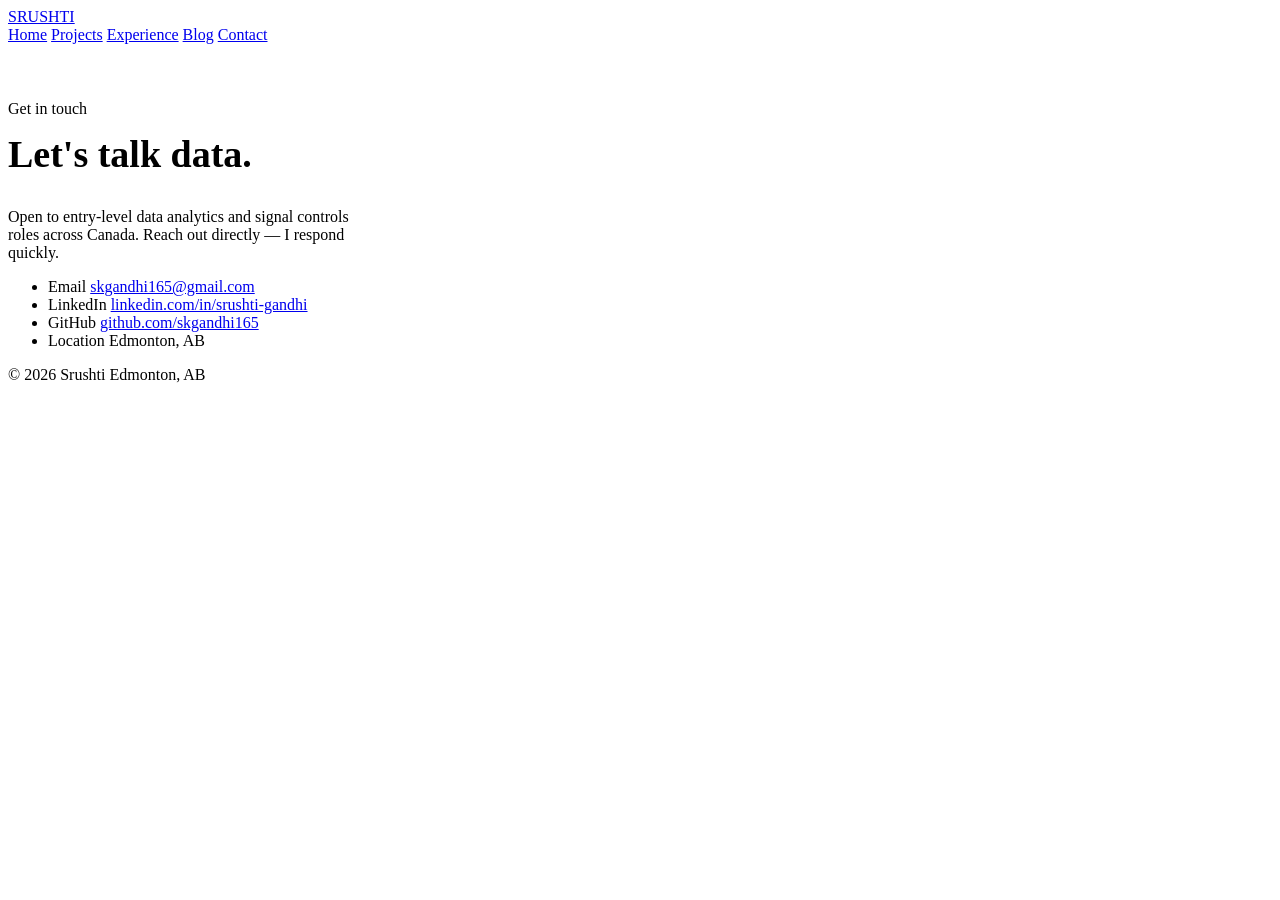
==== contact.html @ 718be2dc "Add files via upload" ====
<!DOCTYPE html>
<html lang="en">
<head>
<meta charset="UTF-8">
<meta name="viewport" content="width=device-width, initial-scale=1.0">
<title>Contact — Srushti</title>
<link rel="preconnect" href="https://fonts.googleapis.com">
<link href="https://fonts.googleapis.com/css2?family=Space+Grotesk:wght@500;600;700&family=Inter:wght@400;500;600&family=JetBrains+Mono:wght@400;500&display=swap" rel="stylesheet">
<link rel="stylesheet" href="css/style.css">
</head>
<body>

<header class="site-nav">
  <div class="nav-inner">
    <a href="index.html" class="brand"><span class="dot"></span>SRUSHTI</a>
    <nav class="links">
      <a href="index.html">Home</a>
      <a href="projects.html">Projects</a>
      <a href="experience.html">Experience</a>
      <a href="blog.html">Blog</a>
      <a href="contact.html" class="active">Contact</a>
    </nav>
  </div>
</header>

<section style="padding-top:56px;">
  <div class="wrap contact-grid">
    <div>
      <span class="eyebrow">Get in touch</span>
      <h2 style="margin-top:14px; font-size:38px;">Let's talk data.</h2>
      <p style="margin-top:16px; max-width:44ch;">Open to entry-level data analytics and signal controls roles across Canada. Reach out directly — I respond quickly.</p>
    </div>

    <ul class="contact-list">
      <li>
        <span class="label">Email</span>
        <a href="mailto:skgandhi165@gmail.com">skgandhi165@gmail.com</a>
      </li>
      <li>
        <span class="label">LinkedIn</span>
        <a href="https://www.linkedin.com/in/srushti-gandhi-7142571a3/" target="_blank" rel="noopener">linkedin.com/in/srushti-gandhi</a>
      </li>
      <li>
        <span class="label">GitHub</span>
        <a href="https://github.com/skgandhi165" target="_blank" rel="noopener">github.com/skgandhi165</a>
      </li>
      <li>
        <span class="label">Location</span>
        <span>Edmonton, AB</span>
      </li>
    </ul>
  </div>
</section>

<footer>
  <div class="wrap">
    <span>© 2026 Srushti</span>
    <span>Edmonton, AB</span>
  </div>
</footer>

<script src="js/main.js"></script>
</body>
</html>
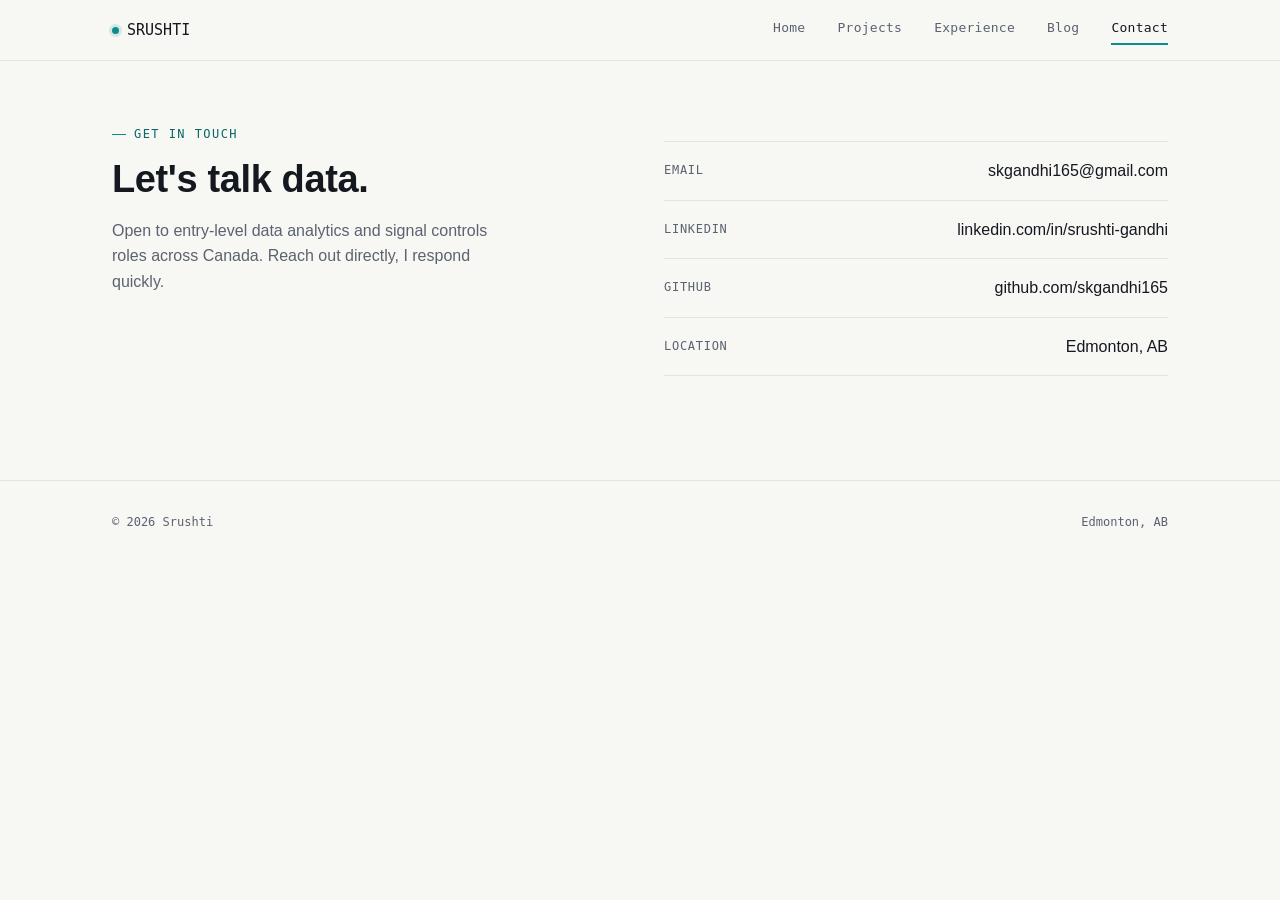
==== commit 9142b91b: "Update contact.html" ====
--- a/contact.html
+++ b/contact.html
@@ -28,7 +28,7 @@
     <div>
       <span class="eyebrow">Get in touch</span>
       <h2 style="margin-top:14px; font-size:38px;">Let's talk data.</h2>
-      <p style="margin-top:16px; max-width:44ch;">Open to entry-level data analytics and signal controls roles across Canada. Reach out directly — I respond quickly.</p>
+      <p style="margin-top:16px; max-width:44ch;">Open to entry-level data analytics and signal controls roles across Canada. Reach out directly, I respond quickly.</p>
     </div>
 
     <ul class="contact-list">
--- a/css/style.css
+++ b/css/style.css
@@ -0,0 +1,775 @@
+/* ============================================================
+   DESIGN TOKENS
+   ============================================================ */
+:root {
+  --bg: #F7F7F4;
+  --bg-raised: #FFFFFF;
+  --ink: #14181F;
+  --ink-muted: #5B6270;
+  --line: #E2E4E0;
+  --line-strong: #C9CCC6;
+  --accent: #0F8B8D;      /* signal teal — primary interactive */
+  --accent-ink: #0B6668;
+  --amber: #E8A33D;       /* data highlight — used sparingly */
+
+  /* tool identity colors — small color-coded markers on tags/pills */
+  --c-python: #3B7FC4;
+  --c-sql: #0F8B8D;
+  --c-excel: #3F9142;
+  --c-powerbi: #E8A33D;
+  --c-tableau: #E1703F;
+  --c-ml: #8B5CF6;
+
+  --font-display: 'Space Grotesk', sans-serif;
+  --font-body: 'Inter', sans-serif;
+  --font-mono: 'JetBrains Mono', monospace;
+
+  --max-w: 1120px;
+  --radius: 3px;
+}
+
+* { box-sizing: border-box; }
+html { scroll-behavior: smooth; }
+
+@media (prefers-reduced-motion: reduce) {
+  html { scroll-behavior: auto; }
+  * { animation-duration: 0.01ms !important; animation-iteration-count: 1 !important; transition-duration: 0.01ms !important; }
+}
+
+body {
+  margin: 0;
+  background: var(--bg);
+  color: var(--ink);
+  font-family: var(--font-body);
+  font-size: 16px;
+  line-height: 1.6;
+  -webkit-font-smoothing: antialiased;
+}
+
+a { color: inherit; }
+
+.wrap {
+  max-width: var(--max-w);
+  margin: 0 auto;
+  padding: 0 32px;
+}
+
+h1, h2, h3, h4 {
+  font-family: var(--font-display);
+  font-weight: 600;
+  line-height: 1.15;
+  margin: 0;
+  letter-spacing: -0.01em;
+}
+
+.eyebrow {
+  font-family: var(--font-mono);
+  font-size: 12px;
+  letter-spacing: 0.12em;
+  text-transform: uppercase;
+  color: var(--accent-ink);
+  display: inline-flex;
+  align-items: center;
+  gap: 8px;
+}
+
+.eyebrow::before {
+  content: '';
+  width: 14px;
+  height: 1px;
+  background: var(--accent);
+  display: inline-block;
+}
+
+p { margin: 0 0 1em; color: var(--ink-muted); }
+
+/* ============================================================
+   NAV
+   ============================================================ */
+header.site-nav {
+  position: sticky;
+  top: 0;
+  z-index: 100;
+  background: rgba(247, 247, 244, 0.88);
+  backdrop-filter: blur(8px);
+  border-bottom: 1px solid var(--line);
+}
+
+.nav-inner {
+  max-width: var(--max-w);
+  margin: 0 auto;
+  padding: 18px 32px;
+  display: flex;
+  align-items: center;
+  justify-content: space-between;
+}
+
+.brand {
+  font-family: var(--font-mono);
+  font-weight: 500;
+  font-size: 15px;
+  text-decoration: none;
+  color: var(--ink);
+  display: flex;
+  align-items: center;
+  gap: 8px;
+}
+
+.brand .dot {
+  width: 7px;
+  height: 7px;
+  border-radius: 50%;
+  background: var(--accent);
+  box-shadow: 0 0 0 3px rgba(15,139,141,0.15);
+}
+
+nav.links {
+  display: flex;
+  gap: 32px;
+  font-family: var(--font-mono);
+  font-size: 13px;
+  letter-spacing: 0.02em;
+}
+
+nav.links a {
+  text-decoration: none;
+  color: var(--ink-muted);
+  position: relative;
+  padding-bottom: 3px;
+  transition: color 0.2s ease;
+}
+
+nav.links a:hover, nav.links a.active { color: var(--ink); }
+
+nav.links a.active::after {
+  content: '';
+  position: absolute;
+  left: 0; bottom: -3px;
+  width: 100%;
+  height: 2px;
+  background: var(--accent);
+}
+
+.nav-toggle { display: none; }
+
+@media (max-width: 720px) {
+  nav.links { display: none; }
+}
+
+/* ============================================================
+   SIGNAL DIVIDER — signature motif
+   ============================================================ */
+.signal-divider {
+  width: 100%;
+  height: 40px;
+  margin: 0;
+  display: block;
+}
+
+.signal-divider path {
+  fill: none;
+  stroke: var(--line-strong);
+  stroke-width: 1.4;
+}
+
+/* ============================================================
+   HERO
+   ============================================================ */
+.hero {
+  padding: 96px 0 64px;
+}
+
+.hero-grid {
+  display: grid;
+  grid-template-columns: 1.1fr 0.9fr;
+  gap: 48px;
+  align-items: center;
+}
+
+.hero h1 {
+  font-size: clamp(36px, 5vw, 58px);
+  margin: 20px 0 20px;
+}
+
+.hero .lede {
+  font-size: 18px;
+  max-width: 46ch;
+  color: var(--ink-muted);
+}
+
+.hero-actions {
+  display: flex;
+  gap: 16px;
+  margin-top: 28px;
+}
+
+#hero-canvas {
+  width: 100%;
+  height: 260px;
+  border: 1px solid var(--line);
+  background: var(--bg-raised);
+  border-radius: var(--radius);
+}
+
+@media (max-width: 860px) {
+  .hero-grid { grid-template-columns: 1fr; }
+}
+
+/* ============================================================
+   BUTTONS
+   ============================================================ */
+.btn {
+  font-family: var(--font-mono);
+  font-size: 13px;
+  letter-spacing: 0.02em;
+  padding: 12px 22px;
+  border-radius: var(--radius);
+  text-decoration: none;
+  display: inline-flex;
+  align-items: center;
+  gap: 8px;
+  transition: all 0.2s ease;
+  border: 1px solid transparent;
+}
+
+.btn-primary {
+  background: var(--ink);
+  color: var(--bg);
+}
+.btn-primary:hover { background: var(--accent-ink); }
+
+.btn-ghost {
+  border-color: var(--line-strong);
+  color: var(--ink);
+}
+.btn-ghost:hover { border-color: var(--ink); }
+
+/* ============================================================
+   SECTIONS
+   ============================================================ */
+section { padding: 64px 0; }
+section.tight { padding: 40px 0; }
+
+.section-head {
+  margin-bottom: 40px;
+}
+
+.section-head h2 {
+  font-size: 30px;
+  margin-top: 12px;
+}
+
+/* ============================================================
+   STACK / TOOLS STRIP
+   ============================================================ */
+.stack-strip {
+  display: flex;
+  flex-wrap: wrap;
+  gap: 10px;
+}
+
+.tool-pill {
+  font-family: var(--font-mono);
+  font-size: 12px;
+  letter-spacing: 0.03em;
+  padding: 7px 13px;
+  border: 1px solid var(--line-strong);
+  border-radius: 999px;
+  color: var(--ink-muted);
+  background: var(--bg-raised);
+  cursor: default;
+  transition: all 0.2s ease;
+}
+
+.tool-pill.filterable {
+  cursor: pointer;
+}
+
+.tool-pill.filterable:hover,
+.tool-pill.active {
+  border-color: var(--accent);
+  color: var(--accent-ink);
+  background: rgba(15,139,141,0.06);
+}
+
+/* color-coded tool markers — a small dot identifies the tool at a glance */
+.tool-pill::before,
+.project-card .tags span::before {
+  content: '';
+  display: inline-block;
+  width: 6px;
+  height: 6px;
+  border-radius: 50%;
+  margin-right: 6px;
+  vertical-align: middle;
+  background: var(--ink-muted);
+}
+.tag-python::before, [data-tool="python"]::before { background: var(--c-python) !important; }
+.tag-sql::before, [data-tool="sql"]::before { background: var(--c-sql) !important; }
+.tag-excel::before, [data-tool="excel"]::before { background: var(--c-excel) !important; }
+.tag-powerbi::before, [data-tool="power bi"]::before { background: var(--c-powerbi) !important; }
+.tag-tableau::before, [data-tool="tableau"]::before { background: var(--c-tableau) !important; }
+.tag-ml::before, [data-tool="ml"]::before { background: var(--c-ml) !important; }
+
+/* hero glow — soft multi-color gradient for visual warmth behind the canvas */
+.hero-visual {
+  position: relative;
+}
+.hero-visual::before {
+  content: '';
+  position: absolute;
+  inset: -30px;
+  background:
+    radial-gradient(circle at 20% 20%, rgba(59,127,196,0.16), transparent 55%),
+    radial-gradient(circle at 85% 30%, rgba(232,163,61,0.18), transparent 50%),
+    radial-gradient(circle at 60% 85%, rgba(139,92,246,0.14), transparent 55%);
+  filter: blur(6px);
+  z-index: 0;
+  border-radius: 12px;
+}
+.hero-visual canvas { position: relative; z-index: 1; }
+
+/* ============================================================
+   PROJECT CARDS
+   ============================================================ */
+.project-grid {
+  display: grid;
+  grid-template-columns: repeat(auto-fit, minmax(300px, 1fr));
+  gap: 24px;
+}
+
+.project-grid.compact {
+  grid-template-columns: repeat(auto-fit, minmax(260px, 1fr));
+  gap: 20px;
+}
+
+.category-head {
+  display: flex;
+  align-items: baseline;
+  gap: 12px;
+  margin: 56px 0 20px;
+}
+
+.category-head:first-child { margin-top: 0; }
+
+.category-head h3 {
+  font-size: 13px;
+  font-family: var(--font-mono);
+  letter-spacing: 0.08em;
+  text-transform: uppercase;
+  color: var(--ink-muted);
+}
+
+.category-head .line {
+  flex: 1;
+  height: 1px;
+  background: var(--line);
+}
+
+/* ============================================================
+   PROJECT INDEX — editorial row layout (no imagery)
+   ============================================================ */
+.project-index {
+  display: flex;
+  flex-direction: column;
+}
+
+.project-row {
+  display: grid;
+  grid-template-columns: 56px 1fr auto;
+  align-items: start;
+  gap: 28px;
+  padding: 30px 4px 30px 20px;
+  border-top: 1px solid var(--line);
+  text-decoration: none;
+  color: var(--ink);
+  position: relative;
+  transition: padding-left 0.25s ease, background 0.25s ease;
+}
+
+.project-index .project-row:last-child { border-bottom: 1px solid var(--line); }
+
+.project-row::before {
+  content: '';
+  position: absolute;
+  left: 0; top: 0; bottom: 0;
+  width: 3px;
+  background: var(--tool-color, var(--ink-muted));
+  transform: scaleY(0);
+  transform-origin: top;
+  transition: transform 0.3s ease;
+}
+
+a.project-row:hover::before { transform: scaleY(1); }
+a.project-row:hover { padding-left: 26px; background: rgba(20,24,31,0.015); }
+
+.project-row .idx {
+  font-family: var(--font-mono);
+  font-size: 13px;
+  color: var(--ink-muted);
+  padding-top: 4px;
+}
+
+.project-row .idx .dot {
+  width: 8px; height: 8px;
+  border-radius: 50%;
+  display: block;
+  margin-bottom: 8px;
+  background: var(--tool-color, var(--ink-muted));
+}
+
+.project-row h3 {
+  font-size: 24px;
+  margin-bottom: 8px;
+}
+
+.project-row p {
+  margin: 0;
+  max-width: 62ch;
+}
+
+.project-row .tags {
+  display: flex;
+  flex-wrap: wrap;
+  gap: 6px;
+  margin-top: 12px;
+}
+
+.project-row .tags span {
+  font-family: var(--font-mono);
+  font-size: 10.5px;
+  letter-spacing: 0.04em;
+  padding: 4px 9px;
+  background: var(--bg-raised);
+  border: 1px solid var(--line);
+  border-radius: 999px;
+  color: var(--ink-muted);
+}
+
+.project-row .side {
+  text-align: right;
+  padding-top: 4px;
+}
+
+.project-row .result {
+  font-family: var(--font-mono);
+  font-size: 13px;
+  color: var(--amber);
+  white-space: nowrap;
+  display: block;
+}
+
+.project-row .restricted-note {
+  font-family: var(--font-mono);
+  font-size: 11px;
+  color: var(--ink-muted);
+  white-space: nowrap;
+  margin-top: 6px;
+  display: block;
+}
+
+@media (max-width: 640px) {
+  .project-row {
+    grid-template-columns: 1fr;
+    gap: 10px;
+    padding-left: 4px;
+  }
+  .project-row .idx { display: flex; align-items: center; gap: 8px; }
+  .project-row .idx .dot { margin-bottom: 0; }
+  .project-row .side { text-align: left; }
+  a.project-row:hover { padding-left: 4px; }
+}
+
+.project-card {
+  background: var(--bg-raised);
+  border: 1px solid var(--line);
+  border-radius: var(--radius);
+  padding: 28px;
+  display: flex;
+  flex-direction: column;
+  gap: 14px;
+  position: relative;
+  overflow: hidden;
+  transition: transform 0.25s ease, border-color 0.25s ease, box-shadow 0.25s ease;
+  text-decoration: none;
+  color: var(--ink);
+}
+
+.project-card::before {
+  content: '';
+  position: absolute;
+  top: 0; left: 0;
+  width: 100%;
+  height: 2px;
+  background: var(--accent);
+  transform: scaleX(0);
+  transform-origin: left;
+  transition: transform 0.3s ease;
+}
+
+.project-card:hover {
+  transform: translateY(-3px);
+  border-color: var(--line-strong);
+  box-shadow: 0 12px 28px rgba(20,24,31,0.06);
+}
+
+.project-card:hover::before { transform: scaleX(1); }
+
+.project-card .thumb {
+  width: 100%;
+  height: 150px;
+  object-fit: cover;
+  border-radius: var(--radius);
+  border: 1px solid var(--line);
+  margin-bottom: 4px;
+  background: var(--bg);
+}
+
+/* signal-signature card art — replaces photos with an abstract waveform
+   tinted to the project's primary tool color, echoing the hero motif */
+.thumb-art {
+  width: 100%;
+  height: 150px;
+  border-radius: var(--radius);
+  border: 1px solid var(--line);
+  margin-bottom: 4px;
+  background-color: var(--bg);
+  background-image: radial-gradient(circle, var(--line) 1px, transparent 1px);
+  background-size: 16px 16px;
+  background-position: -4px -4px;
+  display: flex;
+  align-items: center;
+  justify-content: center;
+  overflow: hidden;
+}
+
+.thumb-art svg { width: 92px; height: 92px; display: block; margin: auto; }
+
+.thumb-art.tag-python { color: var(--c-python); }
+.thumb-art.tag-sql { color: var(--c-sql); }
+.thumb-art.tag-excel { color: var(--c-excel); }
+.thumb-art.tag-powerbi { color: var(--c-powerbi); }
+.thumb-art.tag-tableau { color: var(--c-tableau); }
+.thumb-art.tag-ml { color: var(--c-ml); }
+
+.project-card .tags {
+  display: flex;
+  flex-wrap: wrap;
+  gap: 6px;
+}
+
+.project-card .tags span {
+  font-family: var(--font-mono);
+  font-size: 10.5px;
+  letter-spacing: 0.04em;
+  padding: 4px 9px;
+  background: var(--bg);
+  border: 1px solid var(--line);
+  border-radius: 999px;
+  color: var(--ink-muted);
+}
+
+.project-card h3 {
+  font-size: 20px;
+}
+
+.project-card .result {
+  font-family: var(--font-mono);
+  font-size: 13px;
+  color: var(--amber);
+  font-weight: 500;
+}
+
+.project-card.placeholder {
+  border-style: dashed;
+  color: var(--ink-muted);
+  justify-content: center;
+  align-items: flex-start;
+  min-height: 200px;
+}
+
+.project-card.placeholder .eyebrow { color: var(--ink-muted); }
+.project-card.placeholder .eyebrow::before { background: var(--line-strong); }
+
+/* ============================================================
+   TIMELINE (experience / education)
+   ============================================================ */
+.timeline {
+  position: relative;
+  margin-left: 8px;
+  border-left: 1px solid var(--line-strong);
+  padding-left: 32px;
+}
+
+.timeline-item {
+  position: relative;
+  padding-bottom: 40px;
+}
+
+.timeline-item:last-child { padding-bottom: 0; }
+
+.timeline-item::before {
+  content: '';
+  position: absolute;
+  left: -37px;
+  top: 4px;
+  width: 9px;
+  height: 9px;
+  border-radius: 50%;
+  background: var(--bg);
+  border: 2px solid var(--accent);
+}
+
+.timeline-item .when {
+  font-family: var(--font-mono);
+  font-size: 12px;
+  color: var(--ink-muted);
+  letter-spacing: 0.03em;
+}
+
+.timeline-item h3 {
+  font-size: 19px;
+  margin: 6px 0 4px;
+}
+
+.timeline-item .org {
+  font-family: var(--font-mono);
+  font-size: 13px;
+  color: var(--accent-ink);
+  margin-bottom: 10px;
+  display: block;
+}
+
+.timeline-item ul {
+  margin: 10px 0 0;
+  padding-left: 18px;
+  color: var(--ink-muted);
+}
+
+.timeline-item li { margin-bottom: 6px; }
+
+/* ============================================================
+   BLOG
+   ============================================================ */
+.post-list { display: flex; flex-direction: column; }
+
+.post-row {
+  display: grid;
+  grid-template-columns: 140px 1fr;
+  gap: 24px;
+  padding: 26px 0;
+  border-bottom: 1px solid var(--line);
+  text-decoration: none;
+  color: var(--ink);
+  transition: opacity 0.2s ease;
+}
+
+.post-row:hover { opacity: 0.7; }
+
+.post-row .when {
+  font-family: var(--font-mono);
+  font-size: 12px;
+  color: var(--ink-muted);
+  padding-top: 4px;
+}
+
+.post-row h3 { font-size: 20px; margin-bottom: 8px; }
+.post-row p { margin: 0; }
+
+article.post {
+  max-width: 720px;
+  margin: 0 auto;
+}
+
+article.post .post-meta {
+  font-family: var(--font-mono);
+  font-size: 12px;
+  color: var(--ink-muted);
+  margin-bottom: 8px;
+}
+
+article.post h1 { font-size: 38px; margin-bottom: 24px; }
+article.post h2 { font-size: 24px; margin: 40px 0 14px; }
+article.post p { color: var(--ink); font-size: 16.5px; }
+article.post ul, article.post ol { color: var(--ink); padding-left: 20px; }
+article.post li { margin-bottom: 8px; }
+
+article.post blockquote {
+  border-left: 2px solid var(--accent);
+  margin: 24px 0;
+  padding: 4px 0 4px 20px;
+  color: var(--ink-muted);
+  font-style: italic;
+}
+
+article.post .callout {
+  background: var(--bg-raised);
+  border: 1px solid var(--line);
+  border-left: 2px solid var(--amber);
+  padding: 16px 20px;
+  border-radius: var(--radius);
+  font-family: var(--font-mono);
+  font-size: 13px;
+  color: var(--ink-muted);
+  margin: 24px 0;
+}
+
+/* ============================================================
+   CONTACT
+   ============================================================ */
+.contact-grid {
+  display: grid;
+  grid-template-columns: 1fr 1fr;
+  gap: 48px;
+}
+
+.contact-list { list-style: none; padding: 0; margin: 24px 0 0; }
+
+.contact-list li {
+  border-top: 1px solid var(--line);
+  padding: 16px 0;
+  display: flex;
+  justify-content: space-between;
+  align-items: center;
+}
+
+.contact-list li:last-child { border-bottom: 1px solid var(--line); }
+
+.contact-list .label {
+  font-family: var(--font-mono);
+  font-size: 12px;
+  color: var(--ink-muted);
+  text-transform: uppercase;
+  letter-spacing: 0.06em;
+}
+
+.contact-list a { text-decoration: none; font-weight: 500; }
+.contact-list a:hover { color: var(--accent-ink); }
+
+@media (max-width: 720px) {
+  .contact-grid { grid-template-columns: 1fr; }
+}
+
+/* ============================================================
+   FOOTER
+   ============================================================ */
+footer {
+  border-top: 1px solid var(--line);
+  padding: 32px 0;
+  margin-top: 40px;
+}
+
+footer .wrap {
+  display: flex;
+  justify-content: space-between;
+  align-items: center;
+  font-family: var(--font-mono);
+  font-size: 12px;
+  color: var(--ink-muted);
+}
+
+@media (max-width: 600px) {
+  footer .wrap { flex-direction: column; gap: 8px; text-align: center; }
+  .hero { padding: 64px 0 40px; }
+  .wrap { padding: 0 20px; }
+}
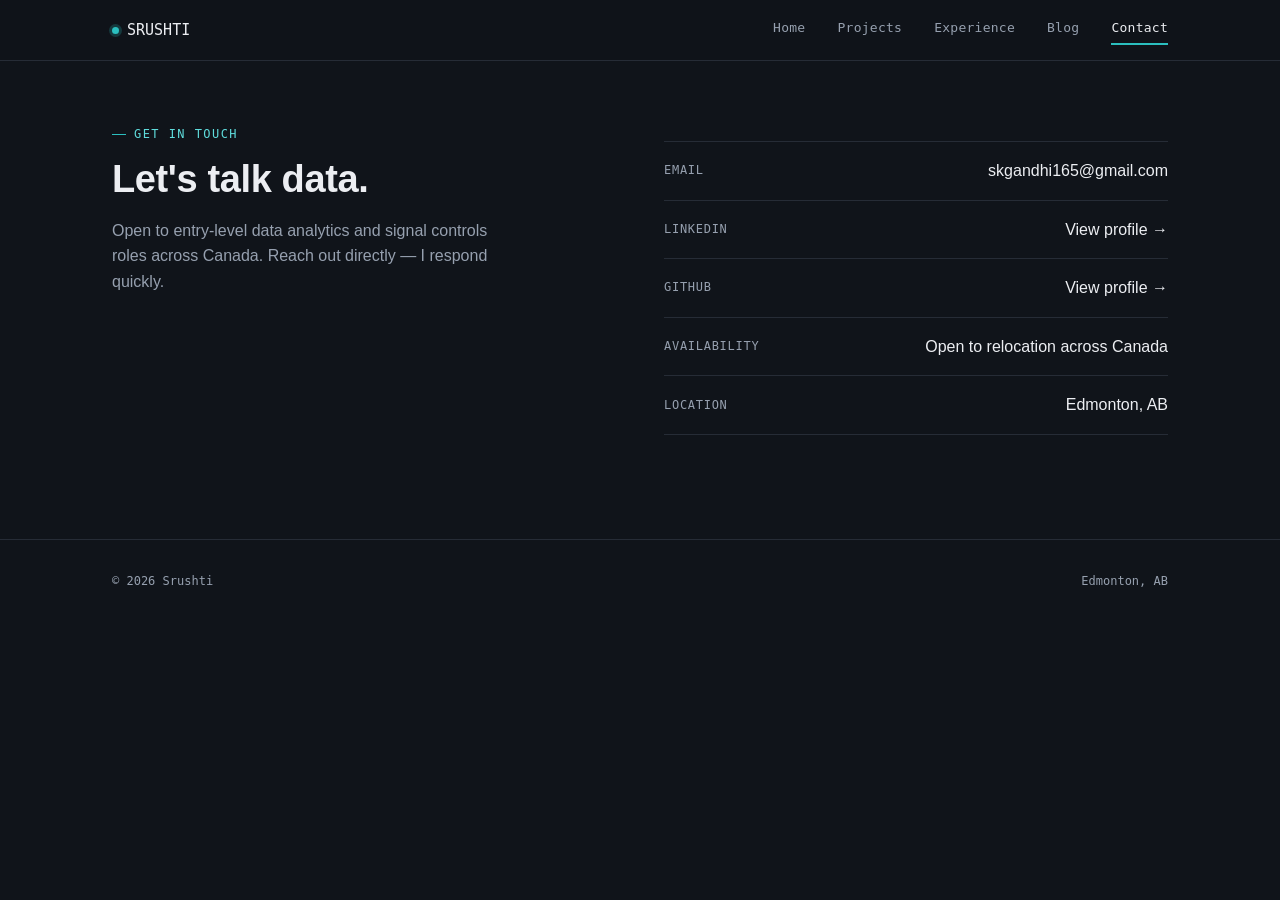
==== commit a8ec553e: "Add files via upload" ====
--- a/contact.html
+++ b/contact.html
@@ -28,7 +28,7 @@
     <div>
       <span class="eyebrow">Get in touch</span>
       <h2 style="margin-top:14px; font-size:38px;">Let's talk data.</h2>
-      <p style="margin-top:16px; max-width:44ch;">Open to entry-level data analytics and signal controls roles across Canada. Reach out directly, I respond quickly.</p>
+      <p style="margin-top:16px; max-width:44ch;">Open to entry-level data analytics and signal controls roles across Canada. Reach out directly — I respond quickly.</p>
     </div>
 
     <ul class="contact-list">
@@ -38,11 +38,15 @@
       </li>
       <li>
         <span class="label">LinkedIn</span>
-        <a href="https://www.linkedin.com/in/srushti-gandhi-7142571a3/" target="_blank" rel="noopener">linkedin.com/in/srushti-gandhi</a>
+        <a href="https://www.linkedin.com/in/srushti-gandhi-7142571a3/" target="_blank" rel="noopener">View profile →</a>
       </li>
       <li>
         <span class="label">GitHub</span>
-        <a href="https://github.com/skgandhi165" target="_blank" rel="noopener">github.com/skgandhi165</a>
+        <a href="https://github.com/skgandhi165" target="_blank" rel="noopener">View profile →</a>
+      </li>
+      <li>
+        <span class="label">Availability</span>
+        <span>Open to relocation across Canada</span>
       </li>
       <li>
         <span class="label">Location</span>
--- a/css/style.css
+++ b/css/style.css
@@ -2,23 +2,23 @@
    DESIGN TOKENS
    ============================================================ */
 :root {
-  --bg: #F7F7F4;
-  --bg-raised: #FFFFFF;
-  --ink: #14181F;
-  --ink-muted: #5B6270;
-  --line: #E2E4E0;
-  --line-strong: #C9CCC6;
-  --accent: #0F8B8D;      /* signal teal — primary interactive */
-  --accent-ink: #0B6668;
-  --amber: #E8A33D;       /* data highlight — used sparingly */
+  --bg: #10141A;
+  --bg-raised: #171C24;
+  --ink: #ECEEF2;
+  --ink-muted: #96A0AF;
+  --line: #262C36;
+  --line-strong: #3A424F;
+  --accent: #2BBFBF;      /* signal teal — primary interactive */
+  --accent-ink: #5FDCDC;
+  --amber: #F0B94D;       /* data highlight — used sparingly */
 
   /* tool identity colors — small color-coded markers on tags/pills */
-  --c-python: #3B7FC4;
-  --c-sql: #0F8B8D;
-  --c-excel: #3F9142;
-  --c-powerbi: #E8A33D;
-  --c-tableau: #E1703F;
-  --c-ml: #8B5CF6;
+  --c-python: #6AA6E8;
+  --c-sql: #2BBFBF;
+  --c-excel: #5FC167;
+  --c-powerbi: #F0B94D;
+  --c-tableau: #F0895A;
+  --c-ml: #A98BFA;
 
   --font-display: 'Space Grotesk', sans-serif;
   --font-body: 'Inter', sans-serif;
@@ -90,7 +90,7 @@
   position: sticky;
   top: 0;
   z-index: 100;
-  background: rgba(247, 247, 244, 0.88);
+  background: rgba(16, 20, 26, 0.82);
   backdrop-filter: blur(8px);
   border-bottom: 1px solid var(--line);
 }
@@ -120,7 +120,7 @@
   height: 7px;
   border-radius: 50%;
   background: var(--accent);
-  box-shadow: 0 0 0 3px rgba(15,139,141,0.15);
+  box-shadow: 0 0 0 3px rgba(43,191,191,0.22);
 }
 
 nav.links {
@@ -184,6 +184,24 @@
   grid-template-columns: 1.1fr 0.9fr;
   gap: 48px;
   align-items: center;
+}
+
+.hero .eyebrow {
+  font-size: 14px;
+  font-weight: 500;
+  padding: 9px 18px;
+  border: 1px solid var(--line-strong);
+  border-radius: 999px;
+  background: var(--bg-raised);
+  color: var(--accent-ink);
+}
+
+.hero .eyebrow::before {
+  width: 8px;
+  height: 8px;
+  border-radius: 50%;
+  background: var(--accent);
+  box-shadow: 0 0 0 3px rgba(43,191,191,0.18);
 }
 
 .hero h1 {
@@ -289,7 +307,7 @@
 .tool-pill.active {
   border-color: var(--accent);
   color: var(--accent-ink);
-  background: rgba(15,139,141,0.06);
+  background: rgba(43,191,191,0.10);
 }
 
 /* color-coded tool markers — a small dot identifies the tool at a glance */
@@ -401,7 +419,7 @@
 }
 
 a.project-row:hover::before { transform: scaleY(1); }
-a.project-row:hover { padding-left: 26px; background: rgba(20,24,31,0.015); }
+a.project-row:hover { padding-left: 26px; background: rgba(255,255,255,0.025); }
 
 .project-row .idx {
   font-family: var(--font-mono);
@@ -510,7 +528,7 @@
 .project-card:hover {
   transform: translateY(-3px);
   border-color: var(--line-strong);
-  box-shadow: 0 12px 28px rgba(20,24,31,0.06);
+  box-shadow: 0 12px 28px rgba(0,0,0,0.35);
 }
 
 .project-card:hover::before { transform: scaleX(1); }
